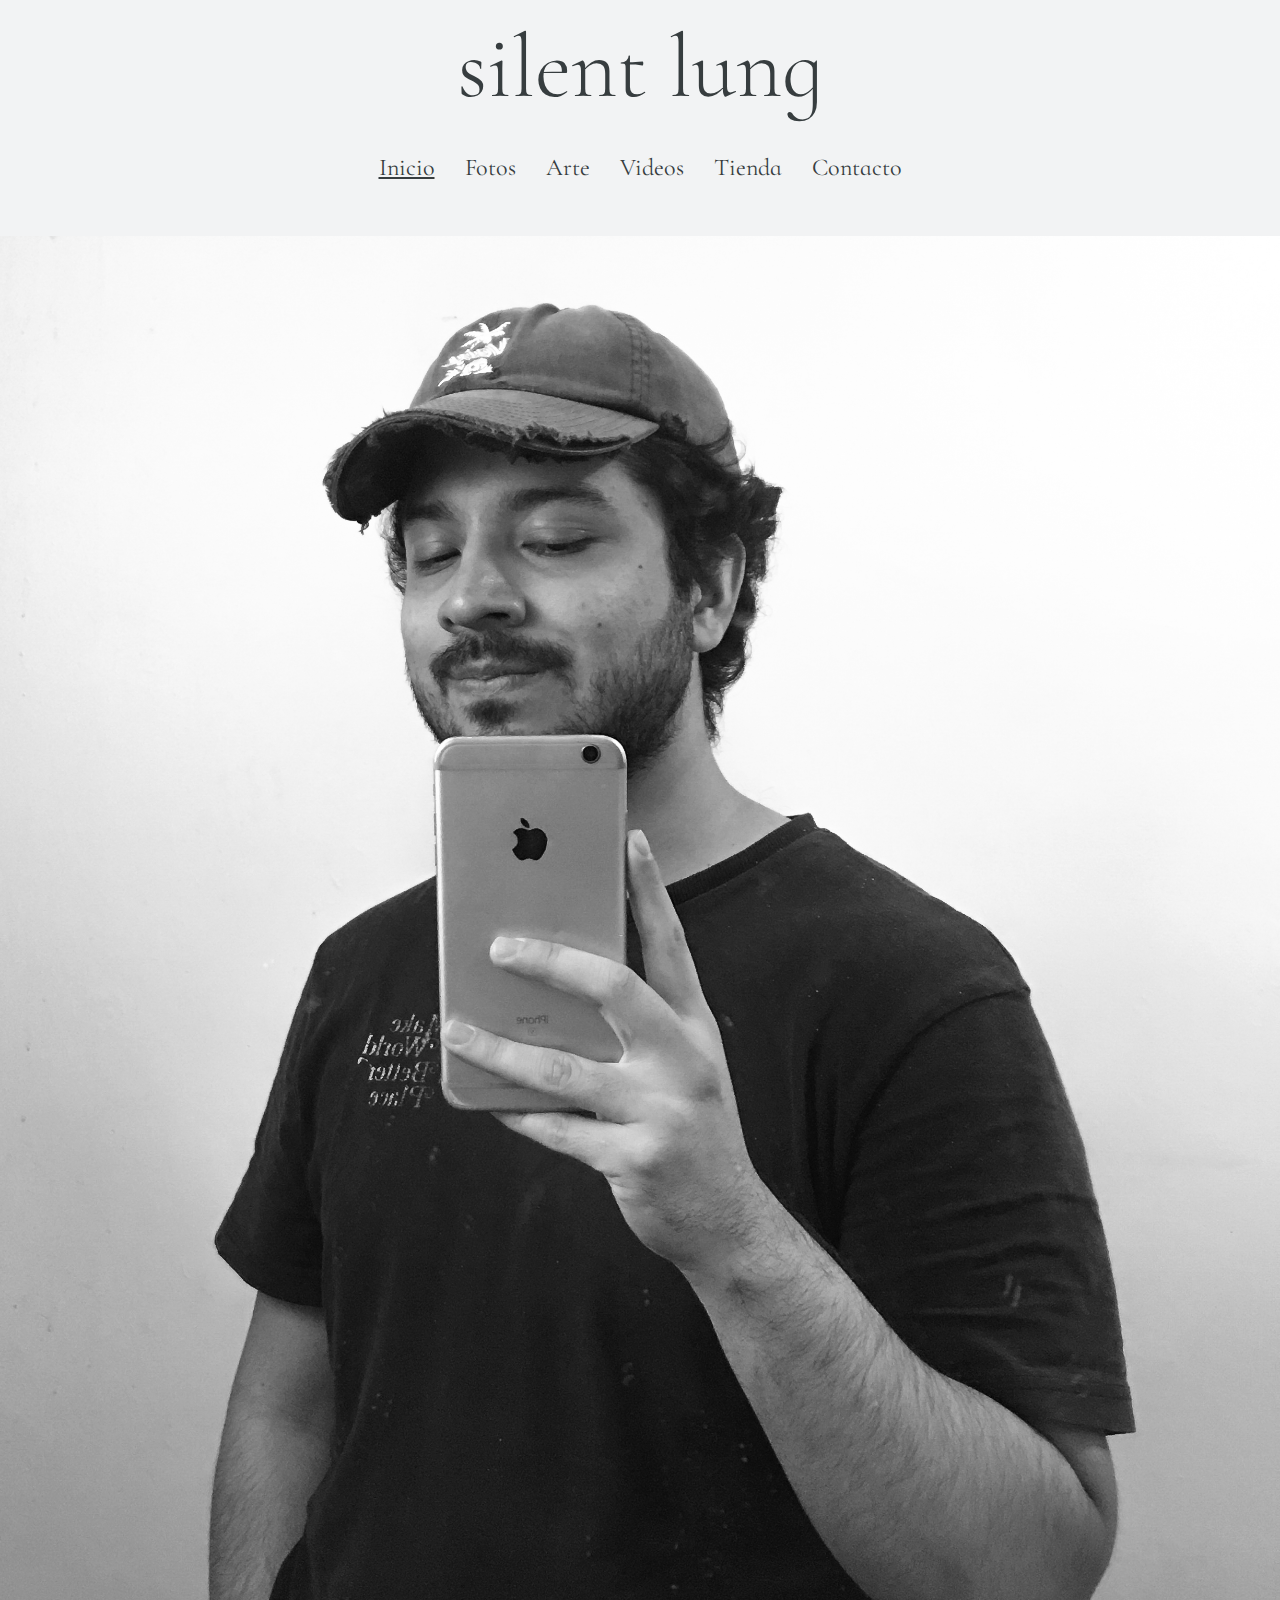
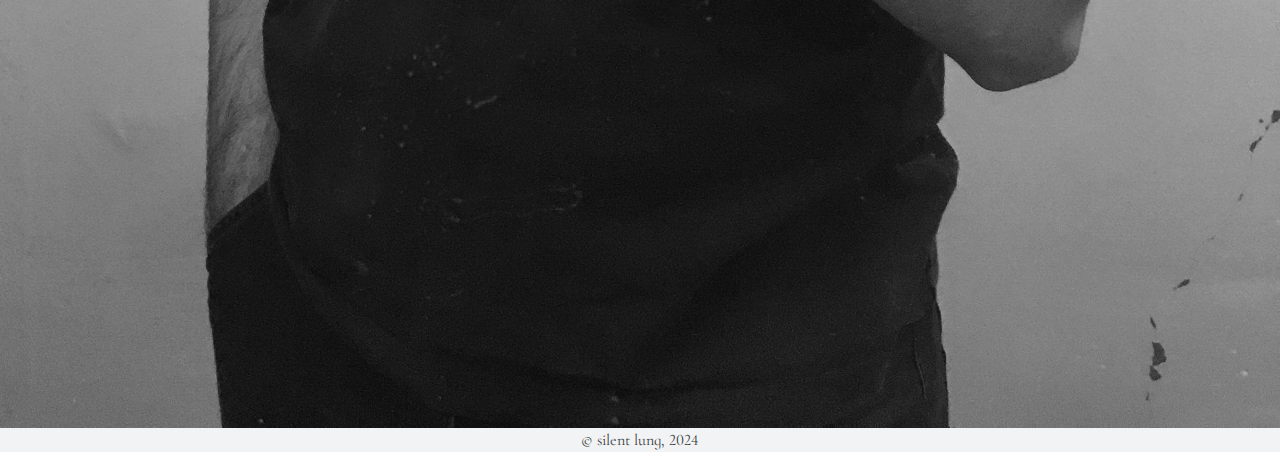
==== silentlung/index.html @ d7f366dd "First commit" ====
<!DOCTYPE html>
<html lang="en">
  <head>
    <meta charset="UTF-8" />
    <meta name="viewport" content="width=device-width, initial-scale=1.0" />
    <link rel="preconnect" href="https://fonts.googleapis.com" />
    <link rel="preconnect" href="https://fonts.gstatic.com" crossorigin />
    <link
      href="https://fonts.googleapis.com/css2?family=Cormorant+Garamond:ital,wght@0,300;0,400;0,500;0,600;0,700;1,300;1,400;1,500;1,600;1,700&family=Cormorant+Infant:ital,wght@0,300;0,400;0,500;0,600;0,700;1,300;1,400;1,500;1,600;1,700&display=swap"
      rel="stylesheet"
    />
    <link rel="stylesheet" href="style.css" />
    <link rel="stylesheet" href="index-style.css" />
    <title>silent lung</title>
  </head>

  <body>
    <header>
      <h1 class="navbar-title">silent lung</h1>
      <nav>
        <ul class="navbar">
          <li><a class="active" href="#">Inicio</a></li>
          <li><a href="foto.html">Fotos</a></li>
          <li><a href="#">Arte</a></li>
          <li><a href="#">Videos</a></li>
          <li><a href="#">Tienda</a></li>
          <li><a href="#">Contacto</a></li>
        </ul>
      </nav>
    </header>

    <main>
      <section class="about-me">
        <div class="about-me-img">
          <img src="img/contacto-img/IMG_0517(1).jpg" alt="" />
        </div>
        <h2 class="about-me-text"></h2>
      </section>
    </main>

    <footer>&copy; silent lung, 2024</footer>
  </body>
</html>
---- silentlung/style.css ----
/* Box sizing rules */
*,
*::before,
*::after {
  box-sizing: border-box;
}

/* Remove default margin */
body,
h1,
h2,
h3,
h4,
p,
figure,
blockquote,
dl,
dd {
  margin: 0;
}

/* Remove list styles on ul, ol elements with a list role, which suggests default styling will be removed */
ul[role="list"],
ol[role="list"] {
  list-style: none;
}

/* Set core root defaults */
html:focus-within {
  scroll-behavior: smooth;
}

/* Set core body defaults */
body {
  display: flex;
  flex-direction: column;
  align-items: center;
  min-height: 100vh;
  text-rendering: optimizeLegibility;
  line-height: 1.5;
  font-family: "Cormorant Infant", serif;
  background-color: #f2f3f4;
  color: #373d3f;
}
a,
a:visited,
a:hover,
a:active {
  color: inherit;
}

/* A elements that don't have a class get default styles */
a:not([class]) {
  text-decoration-skip-ink: auto;
}

/* Make images easier to work with */
img,
picture {
  max-width: 100%;
  display: block;
}

/* Inherit fonts for inputs and buttons */
input,
button,
textarea,
select {
  font: inherit;
}

/* Remove all animations, transitions and smooth scroll for people that prefer not to see them */
@media (prefers-reduced-motion: reduce) {
  html:focus-within {
    scroll-behavior: auto;
  }

  *,
  *::before,
  *::after {
    animation-duration: 0.01ms !important;
    animation-iteration-count: 1 !important;
    transition-duration: 0.01ms !important;
    scroll-behavior: auto !important;
  }
}

/*------------------ Styling ---------------------*/
header {
  margin-bottom: 35px;
}

.navbar-title {
  font-weight: 300;
  text-align: center;
  font-size: 90px;
}

.navbar {
  list-style: none;
  padding: 0px;
  margin: 0px;
}

.navbar li {
  font-size: 24px;
  float: left;
}

.navbar a {
  display: block;
  color: inherit;
  text-decoration: underline transparent;
  transition: text-decoration 300ms ease;
  padding: 15px;
  text-align: center;
}

a.active {
  text-decoration: underline;
  text-decoration-color: #373d3f;
}

a:hover {
  text-decoration-color: #373d3f;
}
---- silentlung/index-style.css ----
footer {
  margin-top: auto;
}
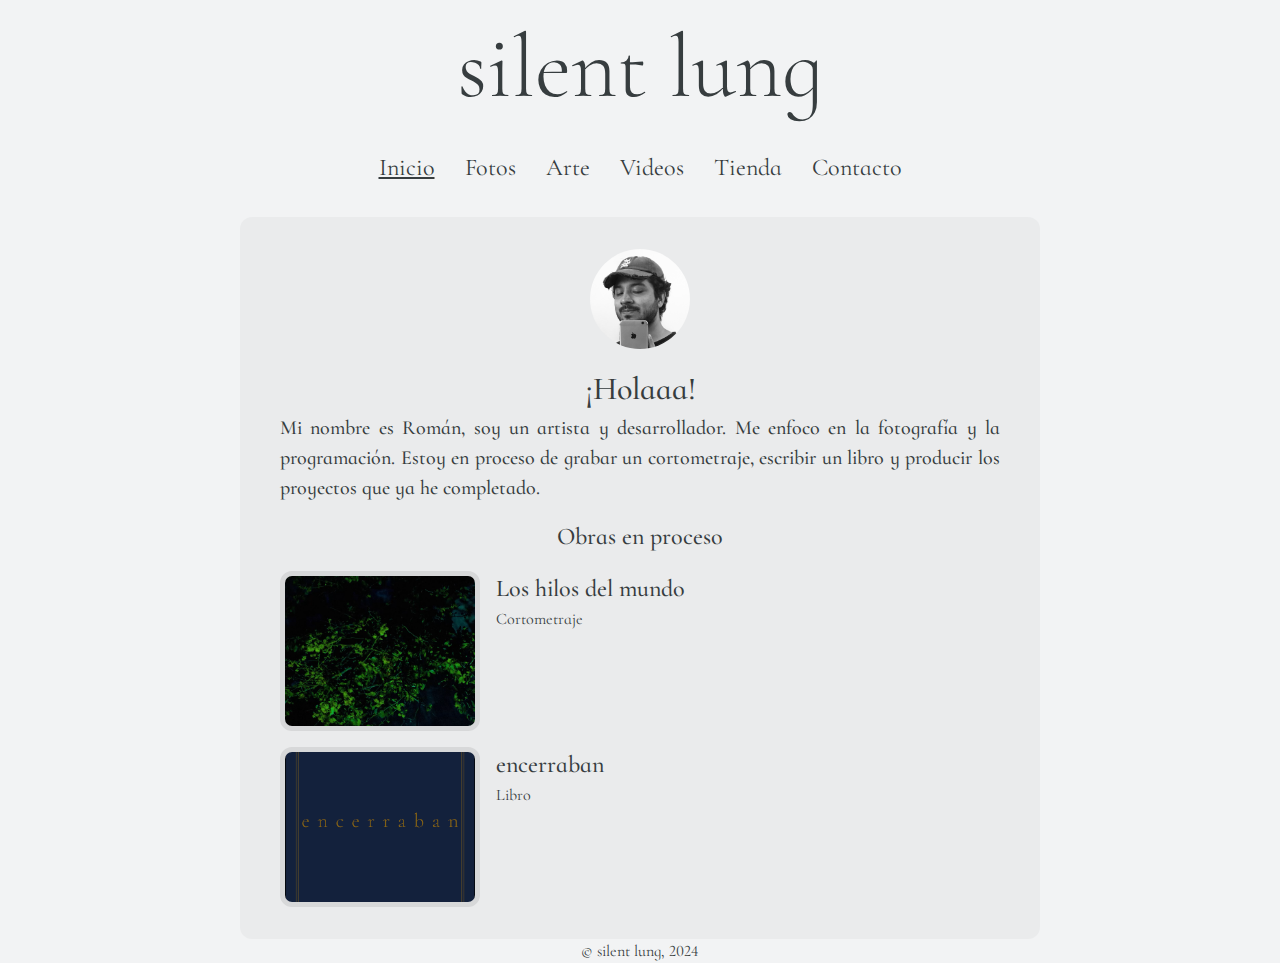
==== commit 56448afe: "Jun 13 2024" ====
--- a/silentlung/index.html
+++ b/silentlung/index.html
@@ -21,21 +21,69 @@
         <ul class="navbar">
           <li><a class="active" href="#">Inicio</a></li>
           <li><a href="foto.html">Fotos</a></li>
-          <li><a href="#">Arte</a></li>
-          <li><a href="#">Videos</a></li>
+          <li><a href="arte.html">Arte</a></li>
+          <li><a href="videos.html">Videos</a></li>
           <li><a href="#">Tienda</a></li>
-          <li><a href="#">Contacto</a></li>
+          <li><a href="contacto.html">Contacto</a></li>
         </ul>
       </nav>
     </header>
 
     <main>
-      <section class="about-me">
-        <div class="about-me-img">
-          <img src="img/contacto-img/IMG_0517(1).jpg" alt="" />
+      <div class="media-container">
+        <div class="border-container">
+          <div class="about">
+            <div class="presentation-container">
+              <div class="bubble">
+                <img src="img/contacto-img/IMG_0517(1).jpg" />
+              </div>
+              <div class="presentation-text-container">
+                <h2 class="title-text">&iexcl;Holaaa&excl;</h2>
+                <h3 class="text-text">
+                  Mi nombre es Rom&aacute;n, soy un artista y desarrollador. Me
+                  enfoco en la fotograf&iacute;a y la programaci&oacute;n. Estoy
+                  en proceso de grabar un cortometraje, escribir un libro y
+                  producir los proyectos que ya he completado.
+                </h3>
+              </div>
+            </div>
+
+            <div class="wip-container">
+              <div class="wip">
+                <h2 class="subtitle-text">Obras en proceso</h2>
+              </div>
+              <a href="#">
+                <div class="wip-card">
+                  <div class="img-container">
+                    <img
+                      class="lhdm"
+                      src="img/wip-card/videoframe_4616.png"
+                      alt=""
+                    />
+                  </div>
+                  <div class="text-container">
+                    <h3 class="wip-card-title subtitle-text">
+                      Los hilos del mundo
+                    </h3>
+                    <p class="wip-card-text paragraph-text">Cortometraje</p>
+                  </div>
+                </div></a
+              >
+              <a href="#">
+                <div class="wip-card">
+                  <div class="img-container">
+                    <img src="img/wip-card/Book.jpg" alt="" />
+                  </div>
+                  <div class="text-container">
+                    <h3 class="wip-card-title subtitle-text">encerraban</h3>
+                    <p class="wip-card-text paragraph-text">Libro</p>
+                  </div>
+                </div></a
+              >
+            </div>
+          </div>
         </div>
-        <h2 class="about-me-text"></h2>
-      </section>
+      </div>
     </main>
 
     <footer>&copy; silent lung, 2024</footer>
--- a/silentlung/style.css
+++ b/silentlung/style.css
@@ -3,6 +3,25 @@
 *::before,
 *::after {
   box-sizing: border-box;
+}
+
+:root {
+  /*colors*/
+  --dark: #373d3f;
+  --light: #f2f3f4;
+  --light-1: #eaebec;
+  --light-2: #d7d8d9;
+
+  /*text*/
+  --title: 2rem;
+  --subtitle: 1.5rem;
+  --text: 1.25rem;
+  --paragraph: 1rem;
+
+  --title-w: 500;
+  --subtitle-w: 500;
+  --text-w: 500;
+  --paragraph-w: 400;
 }
 
 /* Remove default margin */
@@ -87,7 +106,7 @@
 
 /*------------------ Styling ---------------------*/
 header {
-  margin-bottom: 35px;
+  margin-bottom: 1rem;
 }
 
 .navbar-title {
@@ -124,3 +143,44 @@
 a:hover {
   text-decoration-color: #373d3f;
 }
+footer {
+  margin-top: auto;
+}
+
+/*dev styles*/
+
+.title-text {
+  font-size: var(--title);
+  font-weight: var(--title-w);
+}
+
+.subtitle-text {
+  font-size: var(--subtitle);
+  font-weight: var(--subtitle-w);
+}
+
+.text-text {
+  font-size: var(--text);
+  font-weight: var(--text-w);
+}
+
+.paragraph-text {
+  font-size: var(--paragraph);
+  font-weight: var(--paragraph-w);
+}
+
+.dark {
+  background-color: var(--dark);
+}
+
+.light {
+  background-color: var(--light);
+}
+
+.light-1 {
+  background-color: var(--light-1);
+}
+
+.light-2 {
+  background-color: var(--light-2);
+}
--- a/silentlung/index-style.css
+++ b/silentlung/index-style.css
@@ -1,3 +1,90 @@
-footer {
-  margin-top: auto;
+.media-container {
+  width: 800px;
+  background-color: var(--light-1);
+  border-radius: 0.75rem;
 }
+
+.border-container {
+  width: 90%;
+  margin: auto;
+}
+
+.bubble {
+  width: 100px;
+  height: 100px;
+  border-radius: 50%;
+  overflow: hidden;
+  margin: auto;
+  margin-bottom: 1rem;
+}
+
+.bubble img {
+  position: relative;
+  top: 60%;
+  left: 10%;
+  scale: 1.9;
+}
+
+.about {
+  display: flex;
+  flex-direction: column;
+  text-align: justify;
+  padding-top: 2rem;
+  padding-bottom: 2rem;
+}
+
+.presentation-container {
+  text-align: center;
+}
+
+.presentation-text-container {
+  padding-bottom: 1rem;
+}
+.presentation-text-container h3 {
+  text-align: justify;
+}
+
+/*Work in progress style*/
+.wip-container {
+  display: flex;
+  flex-direction: column;
+  width: 100%;
+  gap: 1rem;
+}
+
+.wip {
+  text-align: center;
+}
+
+.wip-card {
+  display: flex;
+  transition: all 300ms;
+  border-radius: 0.75rem;
+}
+.wip-card:hover {
+  background-color: var(--light-2);
+}
+
+.img-container {
+  display: flex;
+  width: 200px;
+  height: 160px;
+  overflow: hidden;
+  border-radius: 0.75rem;
+  align-items: center;
+  border: #d7d8d9 solid 5px;
+}
+
+.lhdm {
+  scale: 1.3;
+}
+.text-container {
+  display: flex;
+  flex-direction: column;
+  padding-left: 1rem;
+  text-align: left;
+}
+
+.wip-container a {
+  text-decoration: none;
+}
